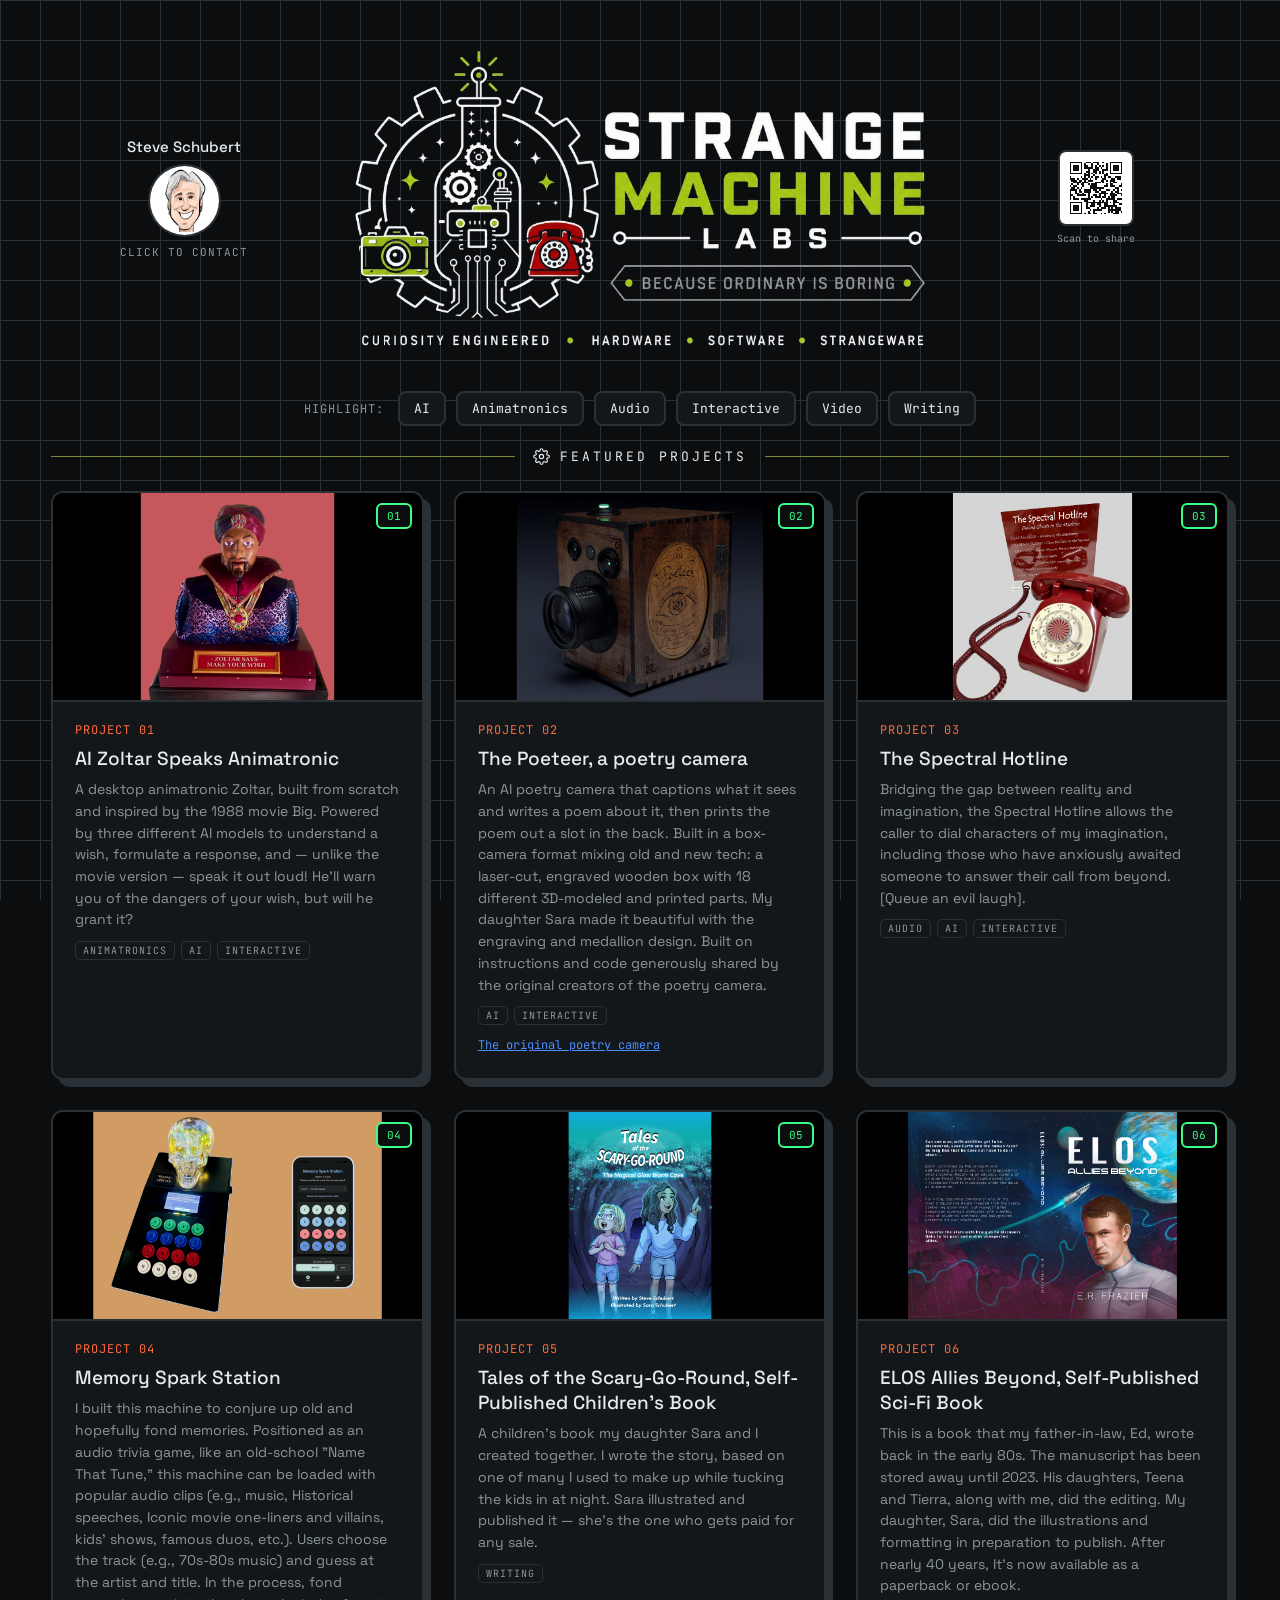
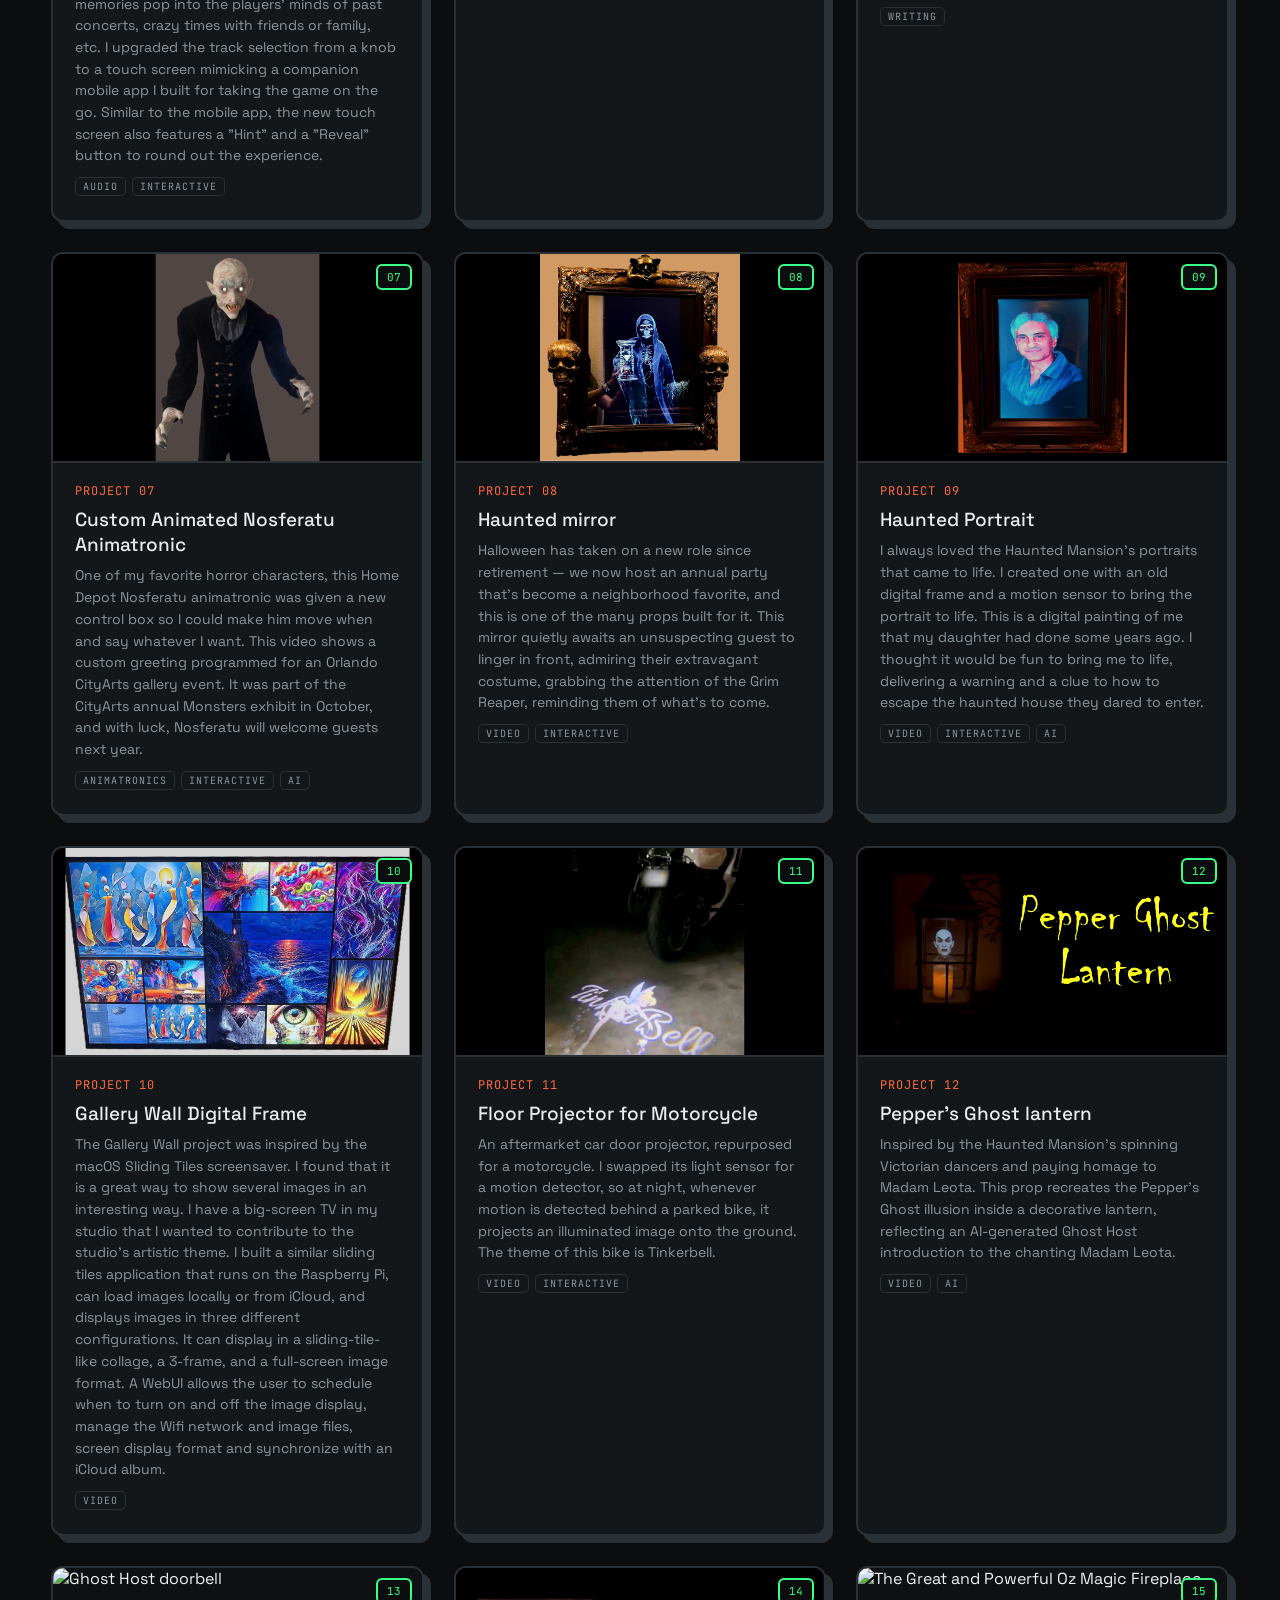
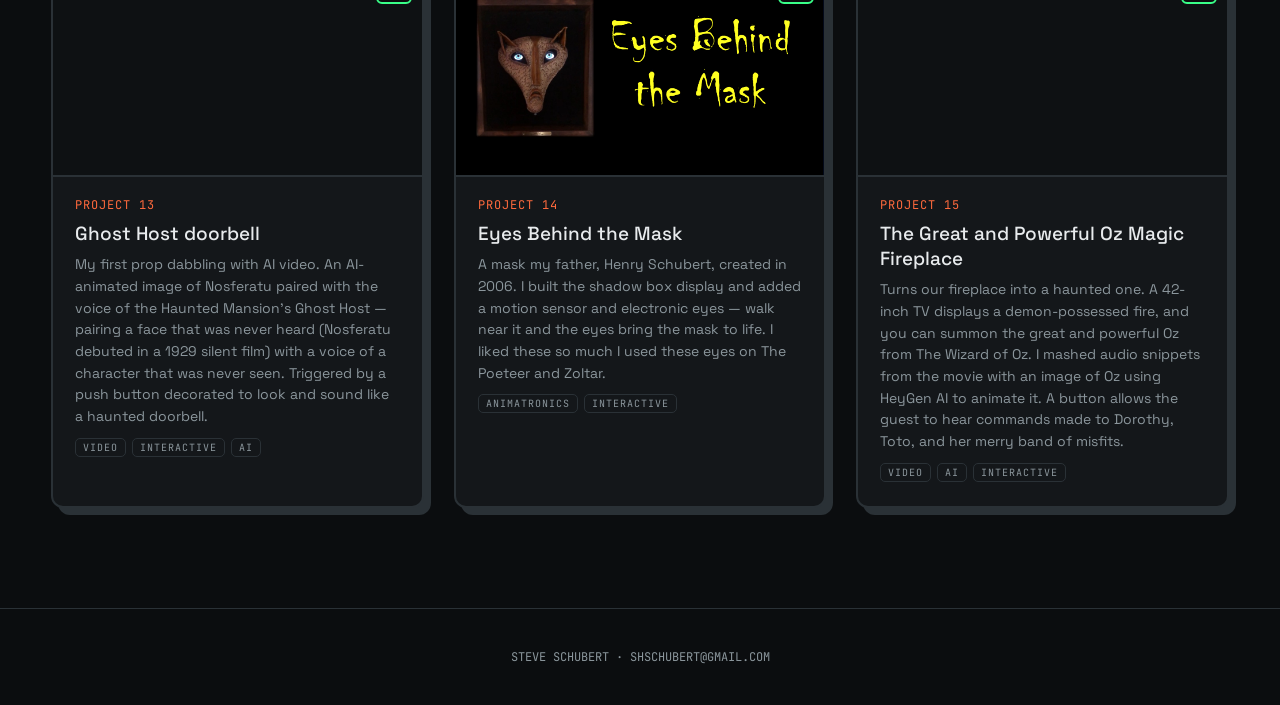
==== index.html @ 35ea4238 "Add resize to the business card drag tool Steve: 'It's not useful if I can't maximize the size and p" ====
<!DOCTYPE html>
<html lang="en">
<head>
<meta charset="UTF-8">
<meta name="viewport" content="width=device-width, initial-scale=1.0">
<title>Strange Machine Labs</title>
<meta name="description" content="Strange Machine Labs — bringing a little magic through technology, one bad idea at a time.">
<link href="https://fonts.googleapis.com/css2?family=Space+Grotesk:wght@400;500;700&family=JetBrains+Mono:wght@400;500&display=swap" rel="stylesheet">
<style>
  :root{
    --bg:#0b0d0f;
    --panel:#14171a;
    --line:#2a3136;
    --text:#e8ebed;
    --muted:#8b969c;
    --accent:#39ff88;
    --accent2:#ff6a3d;
    --accent3:#4d8dff;
    --content-max:1600px;
    --content-pad:clamp(24px, 4vw, 64px);
  }
  *{box-sizing:border-box;margin:0;padding:0;}
  html{scroll-behavior:smooth;}
  body{
    background:var(--bg);
    color:var(--text);
    font-family:'Space Grotesk',sans-serif;
    background-image:
      linear-gradient(var(--line) 1px, transparent 1px),
      linear-gradient(90deg, var(--line) 1px, transparent 1px);
    background-size:40px 40px;
    background-attachment:fixed;
  }
  a{color:inherit;}
  header{
    padding:80px var(--content-pad) 60px;
    max-width:var(--content-max);
    margin:0 auto;
  }
  .tag{
    font-family:'JetBrains Mono',monospace;
    color:var(--accent);
    font-size:13px;
    letter-spacing:2px;
    text-transform:uppercase;
    display:inline-block;
    border:2px solid var(--accent);
    padding:4px 12px;
    border-radius:6px;
    margin-bottom:24px;
    box-shadow:4px 4px 0 var(--accent);
  }
  h1{
    font-size:clamp(36px,6vw,64px);
    font-weight:700;
    line-height:1.05;
    margin-bottom:20px;
  }
  h1 span{color:var(--accent);}
  .sub{
    color:var(--muted);
    font-size:18px;
    max-width:650px;
    line-height:1.6;
  }
  .hero-logo-img{
    display:block;
    width:min(70vw, 380px);
    height:auto;
    margin:0 auto;
  }
  @media (min-width:700px){
    .hero-logo-img{
      width:clamp(340px, 46vw, 760px);
      margin:0;
    }
  }
  main{
    max-width:var(--content-max);
    margin:0 auto;
    padding:0 var(--content-pad) 100px;
  }
  .grid{
    display:grid;
    grid-template-columns:repeat(auto-fit,minmax(280px,1fr));
    gap:30px;
  }
  .card{
    background:var(--panel);
    border:2px solid var(--line);
    border-radius:12px;
    overflow:hidden;
    box-shadow:7px 7px 0 var(--line);
    transition:transform .18s ease, box-shadow .18s ease, border-color .18s ease;
    cursor:pointer;
    display:block;
    text-decoration:none;
  }
  .card:nth-child(3n+1):hover{ border-color:var(--accent); box-shadow:9px 9px 0 var(--accent); }
  .card:nth-child(3n+2):hover{ border-color:var(--accent2); box-shadow:9px 9px 0 var(--accent2); }
  .card:nth-child(3n+3):hover{ border-color:var(--accent3); box-shadow:9px 9px 0 var(--accent3); }
  .card:hover{
    transform:translate(-4px,-4px);
  }
  .thumb-wrap{
    position:relative;
    border-bottom:2px solid var(--line);
    background:#0e1113;
  }
  .thumb{
    width:100%;
    aspect-ratio:16/9;
    object-fit:cover;
    display:block;
    filter:saturate(0.85) contrast(1.05);
  }
  .no-video{
    width:100%;
    aspect-ratio:16/9;
    display:flex;
    flex-direction:column;
    align-items:center;
    justify-content:center;
    gap:10px;
    color:var(--muted);
    background:
      linear-gradient(var(--line) 1px, transparent 1px),
      linear-gradient(90deg, var(--line) 1px, transparent 1px);
    background-size:20px 20px;
  }
  .no-video svg{width:28px;height:28px;stroke:var(--muted);}
  .no-video span{
    font-family:'JetBrains Mono',monospace;
    font-size:12px;
    letter-spacing:2px;
    text-transform:uppercase;
  }
  .modal-backdrop{
    display:none;
    position:fixed;
    inset:0;
    background:rgba(0,0,0,0.85);
    z-index:100;
    align-items:center;
    justify-content:center;
    padding:70px 5vw 5vw;
  }
  .modal-backdrop.open{display:flex;}
  .modal-box{
    position:relative;
    width:100%;
    max-width:960px;
  }
  .modal-video-wrap{
    position:relative;
    width:100%;
    aspect-ratio:16/9;
    background:#000;
    border:2px solid var(--line);
    border-radius:12px;
    overflow:hidden;
    box-shadow:7px 7px 0 var(--accent);
  }
  .coming-soon{
    display:none;
    position:absolute;
    inset:0;
    flex-direction:column;
    align-items:center;
    justify-content:center;
    gap:10px;
    text-align:center;
    padding:20px;
    background:
      linear-gradient(var(--line) 1px, transparent 1px),
      linear-gradient(90deg, var(--line) 1px, transparent 1px);
    background-size:24px 24px;
  }
  .coming-soon svg{width:40px;height:40px;stroke:var(--accent);}
  .coming-soon .cs-title{
    font-size:20px;
    font-weight:500;
    max-width:480px;
  }
  .coming-soon .cs-label{
    font-family:'JetBrains Mono',monospace;
    font-size:13px;
    letter-spacing:2px;
    text-transform:uppercase;
    color:var(--accent);
  }
  .modal-video-wrap iframe{
    position:absolute;
    inset:0;
    width:100%;
    height:100%;
    border:0;
  }
  .modal-close{
    position:absolute;
    top:-48px;
    right:0;
    background:var(--panel);
    border:2px solid var(--line);
    color:var(--text);
    font-family:'JetBrains Mono',monospace;
    font-size:20px;
    width:38px;
    height:38px;
    border-radius:8px;
    cursor:pointer;
    line-height:1;
  }
  .modal-close:hover{border-color:var(--accent);color:var(--accent);}
  .stamp{
    position:absolute;
    top:10px;
    right:10px;
    background:#0b0d0f;
    color:var(--accent);
    font-family:'JetBrains Mono',monospace;
    font-size:11px;
    padding:4px 9px;
    border-radius:6px;
    border:2px solid var(--accent);
  }
  .card-body{padding:20px 22px 24px;}
  .card-body .num{
    font-family:'JetBrains Mono',monospace;
    font-size:12px;
    color:var(--accent2);
    letter-spacing:1px;
  }
  .card-body h3{
    font-size:19px;
    font-weight:500;
    margin:8px 0 8px;
  }
  .card-body p{
    color:var(--muted);
    font-size:14px;
    line-height:1.55;
  }
  .card-body .extra-link{
    display:inline-block;
    margin-top:12px;
    font-family:'JetBrains Mono',monospace;
    font-size:12px;
    color:var(--accent3);
    text-decoration:underline;
  }
  .card-tags{
    display:flex;
    flex-wrap:wrap;
    gap:6px;
    margin-top:10px;
  }
  .card-tag{
    font-family:'JetBrains Mono',monospace;
    font-size:10px;
    letter-spacing:1px;
    text-transform:uppercase;
    color:var(--muted);
    border:1px solid var(--line);
    border-radius:5px;
    padding:2px 7px;
  }
  .category-nav{
    max-width:var(--content-max);
    margin:0 auto;
    padding:28px var(--content-pad) 12px;
    display:flex;
    flex-wrap:wrap;
    align-items:center;
    justify-content:center;
    gap:10px;
  }
  .category-nav-label{
    font-family:'JetBrains Mono',monospace;
    font-size:12px;
    letter-spacing:1px;
    text-transform:uppercase;
    color:var(--muted);
    margin-right:4px;
  }
  .category-pill{
    font-family:'JetBrains Mono',monospace;
    font-size:13px;
    color:var(--text);
    background:var(--panel);
    border:2px solid var(--line);
    border-radius:8px;
    padding:7px 14px;
    cursor:pointer;
  }
  .category-pill:hover{border-color:var(--accent);color:var(--accent);}
  .category-pill.active{
    border-color:var(--accent);
    color:var(--accent);
    background:rgba(57,255,136,0.1);
  }
  .clear-pill{
    font-family:'JetBrains Mono',monospace;
    font-size:13px;
    color:var(--muted);
    background:transparent;
    border:2px dashed var(--line);
    border-radius:8px;
    padding:7px 14px;
    cursor:pointer;
    display:none;
  }
  .clear-pill:hover{border-color:var(--accent2);color:var(--accent2);}
  .section-divider{
    max-width:var(--content-max);
    margin:0 auto;
    padding:10px var(--content-pad) 26px;
    display:flex;
    align-items:center;
    gap:18px;
  }
  .section-divider-line{
    flex:1;
    height:1px;
    background:#7c8a3c;
  }
  .section-divider-label{
    display:flex;
    align-items:center;
    gap:10px;
    font-family:'JetBrains Mono',monospace;
    font-size:13px;
    letter-spacing:3px;
    text-transform:uppercase;
    color:var(--text);
    white-space:nowrap;
  }
  .section-divider-label svg{
    width:17px;
    height:17px;
    flex-shrink:0;
  }
  .card{ transition:transform .18s ease, box-shadow .25s ease, border-color .25s ease, opacity .25s ease; }
  .card.tag-match{
    border-color:var(--accent) !important;
    box-shadow:7px 7px 0 var(--accent) !important;
  }
  .card.tag-dim{ opacity:0.3; }
  @keyframes card-pulse{
    0%, 100%{ box-shadow:7px 7px 0 var(--accent); }
    50%{ box-shadow:12px 12px 0 var(--accent); }
  }
  .card.tag-match-pulse{ animation:card-pulse 0.5s ease-in-out 2; }
  .empty{
    color:var(--muted);
    font-family:'JetBrains Mono',monospace;
    font-size:14px;
  }
  footer{
    text-align:center;
    padding:40px;
    color:var(--muted);
    font-family:'JetBrains Mono',monospace;
    font-size:12px;
    border-top:1px solid var(--line);
  }
  .top-bar{
    max-width:var(--content-max);
    margin:0 auto;
    padding:40px var(--content-pad) 8px;
    display:flex;
    flex-direction:column;
    align-items:center;
    gap:28px;
  }
  @media (min-width:700px){
    .top-bar{
      display:grid;
      grid-template-columns:1fr auto 1fr;
      align-items:center;
      gap:28px;
    }
  }
  .profile-col{
    display:flex;
    flex-direction:column;
    align-items:center;
    gap:8px;
    justify-self:center;
    cursor:pointer;
  }
  .profile-photo{
    width:73px;
    height:73px;
    border-radius:50%;
    object-fit:cover;
    border:2px solid var(--line);
    background:var(--panel);
    flex-shrink:0;
    transition:border-color .18s ease;
  }
  .profile-col:hover .profile-photo{border-color:var(--accent);}
  .profile-name{font-size:15px;font-weight:500;}
  .profile-cta{
    font-family:'JetBrains Mono',monospace;
    font-size:11px;
    letter-spacing:1px;
    text-transform:uppercase;
    color:var(--muted);
  }
  .profile-col:hover .profile-cta{color:var(--accent);}
  .contact-icon{
    display:flex;
    flex-direction:column;
    align-items:center;
    gap:4px;
    text-decoration:none;
    color:var(--text);
  }
  .contact-icon-circle{
    width:38px;
    height:38px;
    border-radius:50%;
    border:2px solid var(--line);
    display:flex;
    align-items:center;
    justify-content:center;
    background:var(--panel);
    flex-shrink:0;
  }
  .contact-icon-circle svg{width:18px;height:18px;}
  .contact-icon:hover .contact-icon-circle{border-color:var(--accent);color:var(--accent);}
  .contact-icon-label{
    font-family:'JetBrains Mono',monospace;
    font-size:11px;
    color:var(--muted);
    white-space:nowrap;
  }
  .contact-icon:hover .contact-icon-label{color:var(--accent);}
  .social-placeholder{
    width:38px;
    height:38px;
    border-radius:50%;
    border:2px dashed var(--line);
  }
  .qr-share{
    display:flex;
    flex-direction:column;
    align-items:center;
    gap:6px;
    flex-shrink:0;
    text-decoration:none;
    justify-self:center;
  }
  .qr-code{
    width:76px;
    height:76px;
    background:#fff;
    border-radius:8px;
    padding:6px;
    border:2px solid var(--line);
    box-sizing:border-box;
  }
  .qr-code svg{width:100%;height:100%;display:block;}
  .qr-share:hover .qr-code{border-color:var(--accent);}
  .qr-label{
    font-family:'JetBrains Mono',monospace;
    font-size:10px;
    color:var(--muted);
    text-align:center;
    line-height:1.3;
    max-width:90px;
  }
  .qr-share:hover .qr-label{color:var(--accent);}
  .card-modal-box{
    max-width:660px;
  }
  .biz-card{
    width:620px;
    max-width:100%;
    aspect-ratio:1.75/1;
    background:var(--panel);
    border:2px solid var(--line);
    border-radius:14px;
    box-shadow:7px 7px 0 var(--accent2);
    padding:3.548cqw 7.097cqw 3.548cqw 3.871cqw;
    box-sizing:border-box;
    display:flex;
    flex-direction:column;
    justify-content:space-between;
    gap:0.645cqw;
    color:var(--text);
    container-type:inline-size;
  }
  .biz-card-top{
    display:flex;
    align-items:center;
    gap:2.581cqw;
    flex:0 0 auto;
  }
  .biz-card-name{
    font-size:4.194cqw;
    font-weight:700;
    line-height:1.2;
    flex-shrink:0;
    margin-left:2.097cqw;
    transform:translate(calc(var(--dx,0) * 1cqw), calc(var(--dy,0) * 1cqw)) scale(var(--scale,1));
  }
  .biz-card-photo{
    width:17.742cqw;
    height:17.742cqw;
    border-radius:50%;
    object-fit:cover;
    border:2px solid var(--line);
    background:var(--bg);
    flex-shrink:0;
    transform:translate(calc(var(--dx,0) * 1cqw), calc(var(--dy,0) * 1cqw)) scale(var(--scale,1));
  }
  .biz-card-contact{
    display:flex;
    flex-direction:column;
    gap:1.129cqw;
    margin-left:auto;
    transform:translate(calc(var(--dx,0) * 1cqw), calc(var(--dy,0) * 1cqw)) scale(var(--scale,1));
  }
  .biz-card-row{
    display:flex;
    align-items:center;
    gap:1.452cqw;
    font-family:'JetBrains Mono',monospace;
    font-size:3.065cqw;
    color:var(--text);
    overflow:hidden;
    text-decoration:none;
  }
  .biz-card-row:hover{color:var(--accent);}
  .biz-card-row span{
    overflow-wrap:anywhere;
  }
  .biz-card-row svg{
    width:3.387cqw;
    height:3.387cqw;
    flex-shrink:0;
    color:var(--accent);
  }
  .biz-card-bottom{
    display:flex;
    align-items:flex-start;
    gap:2.903cqw;
    flex:0 0 auto;
  }
  .biz-card-logo{
    height:30.968cqw;
    width:auto;
    display:block;
    transform:translate(calc(var(--dx,0) * 1cqw), calc(var(--dy,0) * 1cqw)) scale(var(--scale,1));
  }
  .biz-card-qr{
    width:17.097cqw;
    height:17.097cqw;
    background:#fff;
    border-radius:8px;
    padding:0.806cqw;
    box-sizing:border-box;
    flex-shrink:0;
    margin-top:9.355cqw;
    margin-left:auto;
    transform:translate(calc(var(--dx,0) * 1cqw), calc(var(--dy,0) * 1cqw)) scale(var(--scale,1));
  }
  .biz-card-qr svg{width:100%;height:100%;display:block;}
  @media screen and (max-width:480px){
    .biz-card{
      padding:14px 26px 14px 14px;
      gap:5px;
    }
    .biz-card-top{gap:9px;}
    .biz-card-photo{width:64px;height:64px;}
    .biz-card-name{font-size:15px;line-height:1.15;margin-left:8px;}
    .biz-card-contact{gap:4px;}
    .biz-card-row{font-size:11px;gap:5px;}
    .biz-card-row svg{width:12px;height:12px;}
    .biz-card-bottom{gap:10px;}
    .biz-card-logo{height:110px;}
    .biz-card-qr{width:62px;height:62px;padding:3px;margin-top:35px;margin-left:auto;}
  }
</style>
</head>
<body>
<div class="top-bar">
  <div class="profile-col" id="profile-col"></div>
  <img class="hero-logo-img" id="hero-logo-img" src="images/logo-strange-machine.png" alt="Strange Machine Labs — because ordinary is boring">
  <div class="qr-share" title="Scan to visit strangemachinelabs.com">
    <div class="qr-code"><svg viewBox="0 0 33 33" xmlns="http://www.w3.org/2000/svg" shape-rendering="crispEdges"><rect width="33" height="33" fill="#fff"/><g fill="#0b0d0f"><rect x="2" y="2" width="1" height="1"/><rect x="3" y="2" width="1" height="1"/><rect x="4" y="2" width="1" height="1"/><rect x="5" y="2" width="1" height="1"/><rect x="6" y="2" width="1" height="1"/><rect x="7" y="2" width="1" height="1"/><rect x="8" y="2" width="1" height="1"/><rect x="11" y="2" width="1" height="1"/><rect x="12" y="2" width="1" height="1"/><rect x="13" y="2" width="1" height="1"/><rect x="15" y="2" width="1" height="1"/><rect x="16" y="2" width="1" height="1"/><rect x="17" y="2" width="1" height="1"/><rect x="20" y="2" width="1" height="1"/><rect x="24" y="2" width="1" height="1"/><rect x="25" y="2" width="1" height="1"/><rect x="26" y="2" width="1" height="1"/><rect x="27" y="2" width="1" height="1"/><rect x="28" y="2" width="1" height="1"/><rect x="29" y="2" width="1" height="1"/><rect x="30" y="2" width="1" height="1"/><rect x="2" y="3" width="1" height="1"/><rect x="8" y="3" width="1" height="1"/><rect x="10" y="3" width="1" height="1"/><rect x="14" y="3" width="1" height="1"/><rect x="17" y="3" width="1" height="1"/><rect x="22" y="3" width="1" height="1"/><rect x="24" y="3" width="1" height="1"/><rect x="30" y="3" width="1" height="1"/><rect x="2" y="4" width="1" height="1"/><rect x="4" y="4" width="1" height="1"/><rect x="5" y="4" width="1" height="1"/><rect x="6" y="4" width="1" height="1"/><rect x="8" y="4" width="1" height="1"/><rect x="10" y="4" width="1" height="1"/><rect x="11" y="4" width="1" height="1"/><rect x="14" y="4" width="1" height="1"/><rect x="16" y="4" width="1" height="1"/><rect x="18" y="4" width="1" height="1"/><rect x="20" y="4" width="1" height="1"/><rect x="22" y="4" width="1" height="1"/><rect x="24" y="4" width="1" height="1"/><rect x="26" y="4" width="1" height="1"/><rect x="27" y="4" width="1" height="1"/><rect x="28" y="4" width="1" height="1"/><rect x="30" y="4" width="1" height="1"/><rect x="2" y="5" width="1" height="1"/><rect x="4" y="5" width="1" height="1"/><rect x="5" y="5" width="1" height="1"/><rect x="6" y="5" width="1" height="1"/><rect x="8" y="5" width="1" height="1"/><rect x="10" y="5" width="1" height="1"/><rect x="11" y="5" width="1" height="1"/><rect x="12" y="5" width="1" height="1"/><rect x="13" y="5" width="1" height="1"/><rect x="14" y="5" width="1" height="1"/><rect x="16" y="5" width="1" height="1"/><rect x="17" y="5" width="1" height="1"/><rect x="19" y="5" width="1" height="1"/><rect x="22" y="5" width="1" height="1"/><rect x="24" y="5" width="1" height="1"/><rect x="26" y="5" width="1" height="1"/><rect x="27" y="5" width="1" height="1"/><rect x="28" y="5" width="1" height="1"/><rect x="30" y="5" width="1" height="1"/><rect x="2" y="6" width="1" height="1"/><rect x="4" y="6" width="1" height="1"/><rect x="5" y="6" width="1" height="1"/><rect x="6" y="6" width="1" height="1"/><rect x="8" y="6" width="1" height="1"/><rect x="12" y="6" width="1" height="1"/><rect x="15" y="6" width="1" height="1"/><rect x="16" y="6" width="1" height="1"/><rect x="17" y="6" width="1" height="1"/><rect x="20" y="6" width="1" height="1"/><rect x="21" y="6" width="1" height="1"/><rect x="22" y="6" width="1" height="1"/><rect x="24" y="6" width="1" height="1"/><rect x="26" y="6" width="1" height="1"/><rect x="27" y="6" width="1" height="1"/><rect x="28" y="6" width="1" height="1"/><rect x="30" y="6" width="1" height="1"/><rect x="2" y="7" width="1" height="1"/><rect x="8" y="7" width="1" height="1"/><rect x="11" y="7" width="1" height="1"/><rect x="12" y="7" width="1" height="1"/><rect x="15" y="7" width="1" height="1"/><rect x="16" y="7" width="1" height="1"/><rect x="18" y="7" width="1" height="1"/><rect x="20" y="7" width="1" height="1"/><rect x="24" y="7" width="1" height="1"/><rect x="30" y="7" width="1" height="1"/><rect x="2" y="8" width="1" height="1"/><rect x="3" y="8" width="1" height="1"/><rect x="4" y="8" width="1" height="1"/><rect x="5" y="8" width="1" height="1"/><rect x="6" y="8" width="1" height="1"/><rect x="7" y="8" width="1" height="1"/><rect x="8" y="8" width="1" height="1"/><rect x="10" y="8" width="1" height="1"/><rect x="12" y="8" width="1" height="1"/><rect x="14" y="8" width="1" height="1"/><rect x="16" y="8" width="1" height="1"/><rect x="18" y="8" width="1" height="1"/><rect x="20" y="8" width="1" height="1"/><rect x="22" y="8" width="1" height="1"/><rect x="24" y="8" width="1" height="1"/><rect x="25" y="8" width="1" height="1"/><rect x="26" y="8" width="1" height="1"/><rect x="27" y="8" width="1" height="1"/><rect x="28" y="8" width="1" height="1"/><rect x="29" y="8" width="1" height="1"/><rect x="30" y="8" width="1" height="1"/><rect x="10" y="9" width="1" height="1"/><rect x="11" y="9" width="1" height="1"/><rect x="12" y="9" width="1" height="1"/><rect x="15" y="9" width="1" height="1"/><rect x="21" y="9" width="1" height="1"/><rect x="22" y="9" width="1" height="1"/><rect x="2" y="10" width="1" height="1"/><rect x="8" y="10" width="1" height="1"/><rect x="10" y="10" width="1" height="1"/><rect x="12" y="10" width="1" height="1"/><rect x="14" y="10" width="1" height="1"/><rect x="16" y="10" width="1" height="1"/><rect x="17" y="10" width="1" height="1"/><rect x="19" y="10" width="1" height="1"/><rect x="21" y="10" width="1" height="1"/><rect x="23" y="10" width="1" height="1"/><rect x="24" y="10" width="1" height="1"/><rect x="27" y="10" width="1" height="1"/><rect x="28" y="10" width="1" height="1"/><rect x="29" y="10" width="1" height="1"/><rect x="2" y="11" width="1" height="1"/><rect x="3" y="11" width="1" height="1"/><rect x="4" y="11" width="1" height="1"/><rect x="6" y="11" width="1" height="1"/><rect x="9" y="11" width="1" height="1"/><rect x="10" y="11" width="1" height="1"/><rect x="11" y="11" width="1" height="1"/><rect x="13" y="11" width="1" height="1"/><rect x="16" y="11" width="1" height="1"/><rect x="20" y="11" width="1" height="1"/><rect x="21" y="11" width="1" height="1"/><rect x="25" y="11" width="1" height="1"/><rect x="26" y="11" width="1" height="1"/><rect x="28" y="11" width="1" height="1"/><rect x="29" y="11" width="1" height="1"/><rect x="3" y="12" width="1" height="1"/><rect x="4" y="12" width="1" height="1"/><rect x="5" y="12" width="1" height="1"/><rect x="7" y="12" width="1" height="1"/><rect x="8" y="12" width="1" height="1"/><rect x="10" y="12" width="1" height="1"/><rect x="12" y="12" width="1" height="1"/><rect x="13" y="12" width="1" height="1"/><rect x="14" y="12" width="1" height="1"/><rect x="19" y="12" width="1" height="1"/><rect x="20" y="12" width="1" height="1"/><rect x="22" y="12" width="1" height="1"/><rect x="24" y="12" width="1" height="1"/><rect x="25" y="12" width="1" height="1"/><rect x="26" y="12" width="1" height="1"/><rect x="4" y="13" width="1" height="1"/><rect x="5" y="13" width="1" height="1"/><rect x="6" y="13" width="1" height="1"/><rect x="7" y="13" width="1" height="1"/><rect x="9" y="13" width="1" height="1"/><rect x="10" y="13" width="1" height="1"/><rect x="11" y="13" width="1" height="1"/><rect x="16" y="13" width="1" height="1"/><rect x="17" y="13" width="1" height="1"/><rect x="18" y="13" width="1" height="1"/><rect x="20" y="13" width="1" height="1"/><rect x="24" y="13" width="1" height="1"/><rect x="26" y="13" width="1" height="1"/><rect x="27" y="13" width="1" height="1"/><rect x="3" y="14" width="1" height="1"/><rect x="6" y="14" width="1" height="1"/><rect x="8" y="14" width="1" height="1"/><rect x="9" y="14" width="1" height="1"/><rect x="12" y="14" width="1" height="1"/><rect x="14" y="14" width="1" height="1"/><rect x="15" y="14" width="1" height="1"/><rect x="16" y="14" width="1" height="1"/><rect x="22" y="14" width="1" height="1"/><rect x="24" y="14" width="1" height="1"/><rect x="25" y="14" width="1" height="1"/><rect x="30" y="14" width="1" height="1"/><rect x="2" y="15" width="1" height="1"/><rect x="4" y="15" width="1" height="1"/><rect x="5" y="15" width="1" height="1"/><rect x="9" y="15" width="1" height="1"/><rect x="13" y="15" width="1" height="1"/><rect x="14" y="15" width="1" height="1"/><rect x="15" y="15" width="1" height="1"/><rect x="16" y="15" width="1" height="1"/><rect x="21" y="15" width="1" height="1"/><rect x="22" y="15" width="1" height="1"/><rect x="24" y="15" width="1" height="1"/><rect x="25" y="15" width="1" height="1"/><rect x="26" y="15" width="1" height="1"/><rect x="29" y="15" width="1" height="1"/><rect x="30" y="15" width="1" height="1"/><rect x="3" y="16" width="1" height="1"/><rect x="4" y="16" width="1" height="1"/><rect x="6" y="16" width="1" height="1"/><rect x="8" y="16" width="1" height="1"/><rect x="13" y="16" width="1" height="1"/><rect x="14" y="16" width="1" height="1"/><rect x="15" y="16" width="1" height="1"/><rect x="16" y="16" width="1" height="1"/><rect x="17" y="16" width="1" height="1"/><rect x="18" y="16" width="1" height="1"/><rect x="19" y="16" width="1" height="1"/><rect x="20" y="16" width="1" height="1"/><rect x="27" y="16" width="1" height="1"/><rect x="28" y="16" width="1" height="1"/><rect x="2" y="17" width="1" height="1"/><rect x="3" y="17" width="1" height="1"/><rect x="4" y="17" width="1" height="1"/><rect x="5" y="17" width="1" height="1"/><rect x="7" y="17" width="1" height="1"/><rect x="10" y="17" width="1" height="1"/><rect x="11" y="17" width="1" height="1"/><rect x="12" y="17" width="1" height="1"/><rect x="13" y="17" width="1" height="1"/><rect x="15" y="17" width="1" height="1"/><rect x="16" y="17" width="1" height="1"/><rect x="18" y="17" width="1" height="1"/><rect x="22" y="17" width="1" height="1"/><rect x="23" y="17" width="1" height="1"/><rect x="26" y="17" width="1" height="1"/><rect x="28" y="17" width="1" height="1"/><rect x="30" y="17" width="1" height="1"/><rect x="2" y="18" width="1" height="1"/><rect x="5" y="18" width="1" height="1"/><rect x="7" y="18" width="1" height="1"/><rect x="8" y="18" width="1" height="1"/><rect x="10" y="18" width="1" height="1"/><rect x="11" y="18" width="1" height="1"/><rect x="12" y="18" width="1" height="1"/><rect x="13" y="18" width="1" height="1"/><rect x="16" y="18" width="1" height="1"/><rect x="17" y="18" width="1" height="1"/><rect x="19" y="18" width="1" height="1"/><rect x="20" y="18" width="1" height="1"/><rect x="21" y="18" width="1" height="1"/><rect x="25" y="18" width="1" height="1"/><rect x="27" y="18" width="1" height="1"/><rect x="28" y="18" width="1" height="1"/><rect x="2" y="19" width="1" height="1"/><rect x="5" y="19" width="1" height="1"/><rect x="6" y="19" width="1" height="1"/><rect x="9" y="19" width="1" height="1"/><rect x="12" y="19" width="1" height="1"/><rect x="18" y="19" width="1" height="1"/><rect x="19" y="19" width="1" height="1"/><rect x="20" y="19" width="1" height="1"/><rect x="21" y="19" width="1" height="1"/><rect x="22" y="19" width="1" height="1"/><rect x="24" y="19" width="1" height="1"/><rect x="25" y="19" width="1" height="1"/><rect x="26" y="19" width="1" height="1"/><rect x="28" y="19" width="1" height="1"/><rect x="29" y="19" width="1" height="1"/><rect x="30" y="19" width="1" height="1"/><rect x="2" y="20" width="1" height="1"/><rect x="3" y="20" width="1" height="1"/><rect x="6" y="20" width="1" height="1"/><rect x="7" y="20" width="1" height="1"/><rect x="8" y="20" width="1" height="1"/><rect x="9" y="20" width="1" height="1"/><rect x="10" y="20" width="1" height="1"/><rect x="12" y="20" width="1" height="1"/><rect x="15" y="20" width="1" height="1"/><rect x="16" y="20" width="1" height="1"/><rect x="18" y="20" width="1" height="1"/><rect x="21" y="20" width="1" height="1"/><rect x="24" y="20" width="1" height="1"/><rect x="25" y="20" width="1" height="1"/><rect x="26" y="20" width="1" height="1"/><rect x="27" y="20" width="1" height="1"/><rect x="30" y="20" width="1" height="1"/><rect x="2" y="21" width="1" height="1"/><rect x="4" y="21" width="1" height="1"/><rect x="12" y="21" width="1" height="1"/><rect x="14" y="21" width="1" height="1"/><rect x="16" y="21" width="1" height="1"/><rect x="17" y="21" width="1" height="1"/><rect x="18" y="21" width="1" height="1"/><rect x="20" y="21" width="1" height="1"/><rect x="21" y="21" width="1" height="1"/><rect x="23" y="21" width="1" height="1"/><rect x="25" y="21" width="1" height="1"/><rect x="26" y="21" width="1" height="1"/><rect x="2" y="22" width="1" height="1"/><rect x="4" y="22" width="1" height="1"/><rect x="5" y="22" width="1" height="1"/><rect x="6" y="22" width="1" height="1"/><rect x="8" y="22" width="1" height="1"/><rect x="9" y="22" width="1" height="1"/><rect x="10" y="22" width="1" height="1"/><rect x="11" y="22" width="1" height="1"/><rect x="12" y="22" width="1" height="1"/><rect x="13" y="22" width="1" height="1"/><rect x="19" y="22" width="1" height="1"/><rect x="22" y="22" width="1" height="1"/><rect x="23" y="22" width="1" height="1"/><rect x="24" y="22" width="1" height="1"/><rect x="25" y="22" width="1" height="1"/><rect x="26" y="22" width="1" height="1"/><rect x="28" y="22" width="1" height="1"/><rect x="29" y="22" width="1" height="1"/><rect x="30" y="22" width="1" height="1"/><rect x="10" y="23" width="1" height="1"/><rect x="11" y="23" width="1" height="1"/><rect x="15" y="23" width="1" height="1"/><rect x="18" y="23" width="1" height="1"/><rect x="20" y="23" width="1" height="1"/><rect x="22" y="23" width="1" height="1"/><rect x="26" y="23" width="1" height="1"/><rect x="27" y="23" width="1" height="1"/><rect x="2" y="24" width="1" height="1"/><rect x="3" y="24" width="1" height="1"/><rect x="4" y="24" width="1" height="1"/><rect x="5" y="24" width="1" height="1"/><rect x="6" y="24" width="1" height="1"/><rect x="7" y="24" width="1" height="1"/><rect x="8" y="24" width="1" height="1"/><rect x="11" y="24" width="1" height="1"/><rect x="12" y="24" width="1" height="1"/><rect x="13" y="24" width="1" height="1"/><rect x="14" y="24" width="1" height="1"/><rect x="15" y="24" width="1" height="1"/><rect x="16" y="24" width="1" height="1"/><rect x="17" y="24" width="1" height="1"/><rect x="18" y="24" width="1" height="1"/><rect x="19" y="24" width="1" height="1"/><rect x="20" y="24" width="1" height="1"/><rect x="21" y="24" width="1" height="1"/><rect x="22" y="24" width="1" height="1"/><rect x="24" y="24" width="1" height="1"/><rect x="26" y="24" width="1" height="1"/><rect x="27" y="24" width="1" height="1"/><rect x="28" y="24" width="1" height="1"/><rect x="2" y="25" width="1" height="1"/><rect x="8" y="25" width="1" height="1"/><rect x="11" y="25" width="1" height="1"/><rect x="14" y="25" width="1" height="1"/><rect x="15" y="25" width="1" height="1"/><rect x="17" y="25" width="1" height="1"/><rect x="18" y="25" width="1" height="1"/><rect x="21" y="25" width="1" height="1"/><rect x="22" y="25" width="1" height="1"/><rect x="26" y="25" width="1" height="1"/><rect x="29" y="25" width="1" height="1"/><rect x="30" y="25" width="1" height="1"/><rect x="2" y="26" width="1" height="1"/><rect x="4" y="26" width="1" height="1"/><rect x="5" y="26" width="1" height="1"/><rect x="6" y="26" width="1" height="1"/><rect x="8" y="26" width="1" height="1"/><rect x="11" y="26" width="1" height="1"/><rect x="13" y="26" width="1" height="1"/><rect x="14" y="26" width="1" height="1"/><rect x="15" y="26" width="1" height="1"/><rect x="18" y="26" width="1" height="1"/><rect x="21" y="26" width="1" height="1"/><rect x="22" y="26" width="1" height="1"/><rect x="23" y="26" width="1" height="1"/><rect x="24" y="26" width="1" height="1"/><rect x="25" y="26" width="1" height="1"/><rect x="26" y="26" width="1" height="1"/><rect x="27" y="26" width="1" height="1"/><rect x="2" y="27" width="1" height="1"/><rect x="4" y="27" width="1" height="1"/><rect x="5" y="27" width="1" height="1"/><rect x="6" y="27" width="1" height="1"/><rect x="8" y="27" width="1" height="1"/><rect x="11" y="27" width="1" height="1"/><rect x="12" y="27" width="1" height="1"/><rect x="17" y="27" width="1" height="1"/><rect x="19" y="27" width="1" height="1"/><rect x="20" y="27" width="1" height="1"/><rect x="21" y="27" width="1" height="1"/><rect x="23" y="27" width="1" height="1"/><rect x="25" y="27" width="1" height="1"/><rect x="27" y="27" width="1" height="1"/><rect x="28" y="27" width="1" height="1"/><rect x="29" y="27" width="1" height="1"/><rect x="2" y="28" width="1" height="1"/><rect x="4" y="28" width="1" height="1"/><rect x="5" y="28" width="1" height="1"/><rect x="6" y="28" width="1" height="1"/><rect x="8" y="28" width="1" height="1"/><rect x="13" y="28" width="1" height="1"/><rect x="15" y="28" width="1" height="1"/><rect x="16" y="28" width="1" height="1"/><rect x="17" y="28" width="1" height="1"/><rect x="18" y="28" width="1" height="1"/><rect x="19" y="28" width="1" height="1"/><rect x="23" y="28" width="1" height="1"/><rect x="24" y="28" width="1" height="1"/><rect x="25" y="28" width="1" height="1"/><rect x="26" y="28" width="1" height="1"/><rect x="27" y="28" width="1" height="1"/><rect x="28" y="28" width="1" height="1"/><rect x="29" y="28" width="1" height="1"/><rect x="2" y="29" width="1" height="1"/><rect x="8" y="29" width="1" height="1"/><rect x="12" y="29" width="1" height="1"/><rect x="15" y="29" width="1" height="1"/><rect x="23" y="29" width="1" height="1"/><rect x="25" y="29" width="1" height="1"/><rect x="27" y="29" width="1" height="1"/><rect x="28" y="29" width="1" height="1"/><rect x="30" y="29" width="1" height="1"/><rect x="2" y="30" width="1" height="1"/><rect x="3" y="30" width="1" height="1"/><rect x="4" y="30" width="1" height="1"/><rect x="5" y="30" width="1" height="1"/><rect x="6" y="30" width="1" height="1"/><rect x="7" y="30" width="1" height="1"/><rect x="8" y="30" width="1" height="1"/><rect x="10" y="30" width="1" height="1"/><rect x="12" y="30" width="1" height="1"/><rect x="13" y="30" width="1" height="1"/><rect x="15" y="30" width="1" height="1"/><rect x="16" y="30" width="1" height="1"/><rect x="19" y="30" width="1" height="1"/><rect x="21" y="30" width="1" height="1"/><rect x="26" y="30" width="1" height="1"/><rect x="27" y="30" width="1" height="1"/><rect x="28" y="30" width="1" height="1"/></g></svg></div>
    <span class="qr-label">Scan to share</span>
  </div>
</div>
<nav class="category-nav" id="category-nav"></nav>
<div class="section-divider">
  <span class="section-divider-line"></span>
  <span class="section-divider-label"><svg viewBox="0 0 24 24" fill="none" stroke="currentColor" stroke-width="1.6" stroke-linecap="round" stroke-linejoin="round"><circle cx="12" cy="12" r="3"/><path d="M19.4 15a1.65 1.65 0 0 0 .33 1.82l.06.06a2 2 0 1 1-2.83 2.83l-.06-.06a1.65 1.65 0 0 0-1.82-.33 1.65 1.65 0 0 0-1 1.51V21a2 2 0 0 1-4 0v-.09A1.65 1.65 0 0 0 9 19.4a1.65 1.65 0 0 0-1.82.33l-.06.06a2 2 0 1 1-2.83-2.83l.06-.06a1.65 1.65 0 0 0 .33-1.82 1.65 1.65 0 0 0-1.51-1H3a2 2 0 0 1 0-4h.09A1.65 1.65 0 0 0 4.6 9a1.65 1.65 0 0 0-.33-1.82l-.06-.06a2 2 0 1 1 2.83-2.83l.06.06a1.65 1.65 0 0 0 1.82.33H9a1.65 1.65 0 0 0 1-1.51V3a2 2 0 0 1 4 0v.09a1.65 1.65 0 0 0 1 1.51 1.65 1.65 0 0 0 1.82-.33l.06-.06a2 2 0 1 1 2.83 2.83l-.06.06a1.65 1.65 0 0 0-.33 1.82V9a1.65 1.65 0 0 0 1.51 1H21a2 2 0 0 1 0 4h-.09a1.65 1.65 0 0 0-1.51 1z"/></svg>Featured Projects</span>
  <span class="section-divider-line"></span>
</div>
<main>
  <div class="grid" id="project-grid">
    <p class="empty">Loading projects…</p>
  </div>
</main>
<footer>STEVE SCHUBERT · SHSCHUBERT@GMAIL.COM</footer>

<div class="modal-backdrop" id="modal-backdrop">
  <div class="modal-box">
    <button class="modal-close" id="modal-close" aria-label="Close">&times;</button>
    <div class="modal-video-wrap">
      <iframe id="modal-iframe" src="" title="Project video" allow="accelerometer; autoplay; clipboard-write; encrypted-media; gyroscope; picture-in-picture" allowfullscreen></iframe>
      <div class="coming-soon" id="modal-coming-soon">
        <svg viewBox="0 0 24 24" fill="none" stroke-width="1.6" stroke-linecap="round" stroke-linejoin="round"><circle cx="12" cy="12" r="9"/><path d="M12 7v5l3.5 3.5"/></svg>
        <div class="cs-title" id="coming-soon-title"></div>
        <div class="cs-label">coming soon</div>
      </div>
    </div>
  </div>
</div>

<div class="modal-backdrop" id="card-modal-backdrop">
  <div class="modal-box card-modal-box">
    <button class="modal-close" id="card-modal-close" aria-label="Close">&times;</button>
    <div class="biz-card">
      <div class="biz-card-top">
        <div class="biz-card-name" id="card-name"></div>
        <img class="biz-card-photo" id="card-photo" src="" alt="">
        <div class="biz-card-contact" id="card-contact"></div>
      </div>
      <div class="biz-card-bottom">
        <img class="biz-card-logo" id="card-logo" src="images/logo-strange-machine-card.png" alt="Strange Machine Labs">
        <div class="biz-card-qr" id="card-qr"></div>
      </div>
    </div>
  </div>
</div>

<script>
  fetch('hero.json')
    .then(res => res.json())
    .then(hero => {
      if (hero.logoUrl) document.getElementById('hero-logo-img').src = hero.logoUrl;
    })
    .catch(() => {});

  fetch('profile.json')
    .then(res => res.json())
    .then(renderProfile)
    .catch(() => {});

  // Small {dx,dy} position nudges per element (% of card width), set via
  // the drag tool at admin/card-layout.html. Applied as CSS custom
  // properties the card's transform:translate() rules read -- see
  // admin/business-card.css. Missing file / fetch failure just means no
  // nudges (every element defaults to its normal position).
  fetch('card-layout.json')
    .then(res => res.ok ? res.json() : {})
    .then(applyCardLayout)
    .catch(() => {});

  function applyCardLayout(layout){
    layout = layout || {};
    var ids = { photo: 'card-photo', name: 'card-name', logo: 'card-logo', qr: 'card-qr', contact: 'card-contact' };
    Object.keys(ids).forEach(function (key) {
      var el = document.getElementById(ids[key]);
      if (!el) return;
      var o = layout[key];
      var dx = (o && typeof o.dx === 'number') ? o.dx : 0;
      var dy = (o && typeof o.dy === 'number') ? o.dy : 0;
      var scale = (o && typeof o.scale === 'number') ? o.scale : 1;
      el.style.setProperty('--dx', dx);
      el.style.setProperty('--dy', dy);
      el.style.setProperty('--scale', scale);
    });
  }

  const mailIcon = `<svg viewBox="0 0 24 24" fill="none" stroke="currentColor" stroke-width="1.6" stroke-linecap="round" stroke-linejoin="round"><rect x="3" y="5" width="18" height="14" rx="3"/><path d="M4 7l8 6 8-6"/></svg>`;
  const phoneIcon = `<svg viewBox="0 0 24 24" fill="none" stroke="currentColor" stroke-width="1.6" stroke-linecap="round" stroke-linejoin="round"><path d="M22 16.92v3a2 2 0 0 1-2.18 2 19.79 19.79 0 0 1-8.63-3.07 19.5 19.5 0 0 1-6-6 19.79 19.79 0 0 1-3.07-8.67A2 2 0 0 1 4.11 2h3a2 2 0 0 1 2 1.72c.127.96.361 1.903.7 2.81a2 2 0 0 1-.45 2.11L8.09 9.91a16 16 0 0 0 6 6l1.27-1.27a2 2 0 0 1 2.11-.45c.907.339 1.85.573 2.81.7A2 2 0 0 1 22 16.92z"/></svg>`;
  const globeIcon = `<svg viewBox="0 0 24 24" fill="none" stroke="currentColor" stroke-width="1.6" stroke-linecap="round" stroke-linejoin="round"><circle cx="12" cy="12" r="9"/><path d="M3 12h18M12 3c2.5 2.7 3.8 6 3.8 9s-1.3 6.3-3.8 9c-2.5-2.7-3.8-6-3.8-9s1.3-6.3 3.8-9z"/></svg>`;

  function renderProfile(profile){
    const col = document.getElementById('profile-col');
    const photo = profile.photoUrl
      ? `<img class="profile-photo" src="${profile.photoUrl}" alt="${profile.name || ''}">`
      : '<div class="profile-photo"></div>';

    col.innerHTML = `
      <div class="profile-name">${profile.name || ''}</div>
      ${photo}
      <div class="profile-cta">Click to contact</div>
    `;

    col.addEventListener('click', openCardModal);

    renderCard(profile);
  }

  function renderCard(profile){
    const cardPhoto = document.getElementById('card-photo');
    cardPhoto.src = profile.photoUrl || '';
    cardPhoto.alt = profile.name || '';

    const name = profile.name || '';
    const firstSpace = name.indexOf(' ');
    document.getElementById('card-name').innerHTML = firstSpace === -1
      ? name
      : name.slice(0, firstSpace) + '<br>' + name.slice(firstSpace + 1);

    const rows = [];
    if (profile.email) rows.push(`<a class="biz-card-row" href="mailto:${profile.email}">${mailIcon}<span>${profile.email}</span></a>`);
    if (profile.phone) rows.push(`<a class="biz-card-row" href="tel:${profile.phone.replace(/[^+\d]/g, '')}">${phoneIcon}<span>${profile.phone}</span></a>`);
    rows.push(`<a class="biz-card-row" href="https://strangemachinelabs.com" target="_blank" rel="noopener">${globeIcon}<span>strangemachinelabs.com</span></a>`);

    document.getElementById('card-contact').innerHTML = rows.join('');

    const topQr = document.querySelector('.qr-code svg');
    const cardQr = document.getElementById('card-qr');
    if (topQr && cardQr && !cardQr.innerHTML) cardQr.innerHTML = topQr.outerHTML;
  }

  fetch('projects.json')
    .then(res => res.json())
    .then(data => renderProjects(data.projects || []))
    .catch(err => {
      document.getElementById('project-grid').innerHTML =
        '<p class="empty">Couldn\'t load projects.json — ' + err.message + '</p>';
    });

  const modalBackdrop = document.getElementById('modal-backdrop');
  const modalIframe = document.getElementById('modal-iframe');
  const modalClose = document.getElementById('modal-close');
  const modalComingSoon = document.getElementById('modal-coming-soon');
  const comingSoonTitle = document.getElementById('coming-soon-title');

  function openVideoModal(videoId){
    modalComingSoon.style.display = 'none';
    modalIframe.style.display = 'block';
    modalIframe.src = `https://www.youtube.com/embed/${videoId}?autoplay=1&rel=0`;
    modalBackdrop.classList.add('open');
  }
  function openComingSoonModal(title){
    modalIframe.style.display = 'none';
    modalIframe.src = '';
    comingSoonTitle.textContent = title || '';
    modalComingSoon.style.display = 'flex';
    modalBackdrop.classList.add('open');
  }
  function closeVideoModal(){
    modalBackdrop.classList.remove('open');
    modalIframe.src = '';
    modalIframe.style.display = 'block';
    modalComingSoon.style.display = 'none';
  }
  modalClose.addEventListener('click', closeVideoModal);
  modalBackdrop.addEventListener('click', e => {
    if (e.target === modalBackdrop) closeVideoModal();
  });
  document.addEventListener('keydown', e => {
    if (e.key === 'Escape') closeVideoModal();
  });

  const cardModalBackdrop = document.getElementById('card-modal-backdrop');
  const cardModalClose = document.getElementById('card-modal-close');
  function openCardModal(){
    cardModalBackdrop.classList.add('open');
  }
  function closeCardModal(){
    cardModalBackdrop.classList.remove('open');
  }
  cardModalClose.addEventListener('click', closeCardModal);
  cardModalBackdrop.addEventListener('click', e => {
    if (e.target === cardModalBackdrop) closeCardModal();
  });
  document.addEventListener('keydown', e => {
    if (e.key === 'Escape') closeCardModal();
  });

  const linkIcon = `<svg viewBox="0 0 24 24" fill="none" stroke-width="1.6" stroke-linecap="round" stroke-linejoin="round"><path d="M14 4h6v6"/><path d="M20 4L10 14"/><path d="M18 13v5a2 2 0 0 1-2 2H6a2 2 0 0 1-2-2V8a2 2 0 0 1 2-2h5"/></svg>`;
  const clockIcon = `<svg viewBox="0 0 24 24" fill="none" stroke-width="1.6" stroke-linecap="round" stroke-linejoin="round"><circle cx="12" cy="12" r="9"/><path d="M12 7v5l3.5 3.5"/></svg>`;

  function extractYouTubeId(url){
    if (!url) return '';
    const match = url.match(/(?:youtube\.com\/(?:watch\?v=|embed\/|shorts\/)|youtu\.be\/)([a-zA-Z0-9_-]{6,15})/);
    return match ? match[1] : '';
  }

  function renderProjects(projects){
    const grid = document.getElementById('project-grid');
    grid.innerHTML = '';

    projects.forEach((p, i) => {
      const num = String(i + 1).padStart(2, '0');
      const videoId = extractYouTubeId(p.videoUrl);
      const href = videoId
        ? p.videoUrl
        : (p.linkUrl || '#');

      const position = ['top', 'bottom'].includes(p.imagePosition) ? p.imagePosition : 'center';

      const thumbHtml = p.imageUrl
        ? `<img class="thumb" style="object-position:${position}" src="${p.imageUrl}" alt="${p.title}">`
        : videoId
        ? `<img class="thumb" src="https://img.youtube.com/vi/${videoId}/hqdefault.jpg" alt="${p.title}">`
        : p.linkUrl
        ? `<div class="no-video">${linkIcon}<span>external link</span></div>`
        : `<div class="no-video">${clockIcon}<span>coming soon</span></div>`;

      const extraLinkHtml = (p.linkUrl && videoId)
        ? `<a class="extra-link" href="${p.linkUrl}" target="_blank" rel="noopener" onclick="event.stopPropagation();">${p.linkLabel || 'Learn more'}</a>`
        : '';

      const categories = Array.isArray(p.categories) ? p.categories.filter(Boolean) : [];
      const tagsHtml = categories.length
        ? `<div class="card-tags">${categories.map(c => `<span class="card-tag">${c}</span>`).join('')}</div>`
        : '';

      const card = document.createElement('a');
      card.className = 'card';
      card.href = href;
      card.target = '_blank';
      card.rel = 'noopener';
      card.dataset.categories = categories.join('|');
      card.innerHTML = `
        <div class="thumb-wrap">
          ${thumbHtml}
          <span class="stamp">${num}</span>
        </div>
        <div class="card-body">
          <div class="num">PROJECT ${num}</div>
          <h3>${p.title}</h3>
          <p>${p.blurb}</p>
          ${tagsHtml}
          ${extraLinkHtml}
        </div>
      `;

      if (videoId) {
        card.addEventListener('click', e => {
          e.preventDefault();
          openVideoModal(videoId);
        });
      } else if (!p.linkUrl) {
        card.addEventListener('click', e => {
          e.preventDefault();
          openComingSoonModal(p.title);
        });
      }

      grid.appendChild(card);
    });

    renderCategoryNav(projects);
  }

  let activeCategory = null;

  function renderCategoryNav(projects){
    const nav = document.getElementById('category-nav');
    const seen = new Set();
    projects.forEach(p => (p.categories || []).forEach(c => c && seen.add(c)));
    const categories = Array.from(seen).sort((a, b) => a.localeCompare(b));

    if (!categories.length) { nav.innerHTML = ''; return; }

    nav.innerHTML = `<span class="category-nav-label">Highlight:</span>` +
      categories.map(c => `<button type="button" class="category-pill" data-jump="${c}">${c}</button>`).join('') +
      `<button type="button" class="clear-pill" id="clear-filter">✕ clear</button>`;

    nav.querySelectorAll('.category-pill').forEach(btn => {
      btn.addEventListener('click', () => toggleCategory(btn.dataset.jump));
    });
    document.getElementById('clear-filter').addEventListener('click', clearCategoryFilter);
  }

  function toggleCategory(category){
    if (activeCategory === category) {
      clearCategoryFilter();
      return;
    }
    activeCategory = category;
    const cards = Array.from(document.querySelectorAll('#project-grid .card'));
    let firstMatch = null;

    cards.forEach(card => {
      const cats = card.dataset.categories ? card.dataset.categories.split('|') : [];
      const isMatch = cats.includes(category);
      card.classList.toggle('tag-match', isMatch);
      card.classList.toggle('tag-dim', !isMatch);
      card.classList.remove('tag-match-pulse');
      if (isMatch && !firstMatch) firstMatch = card;
    });

    updatePillStates();

    if (firstMatch) {
      firstMatch.scrollIntoView({ behavior: 'smooth', block: 'center' });
      firstMatch.classList.add('tag-match-pulse');
      setTimeout(() => firstMatch.classList.remove('tag-match-pulse'), 1000);
    }
  }

  function clearCategoryFilter(){
    activeCategory = null;
    document.querySelectorAll('#project-grid .card').forEach(card => {
      card.classList.remove('tag-match', 'tag-dim', 'tag-match-pulse');
    });
    updatePillStates();
  }

  function updatePillStates(){
    document.querySelectorAll('.category-pill').forEach(btn => {
      btn.classList.toggle('active', btn.dataset.jump === activeCategory);
    });
    const clearBtn = document.getElementById('clear-filter');
    if (clearBtn) clearBtn.style.display = activeCategory ? 'inline-flex' : 'none';
  }
</script>
</body>
</html>
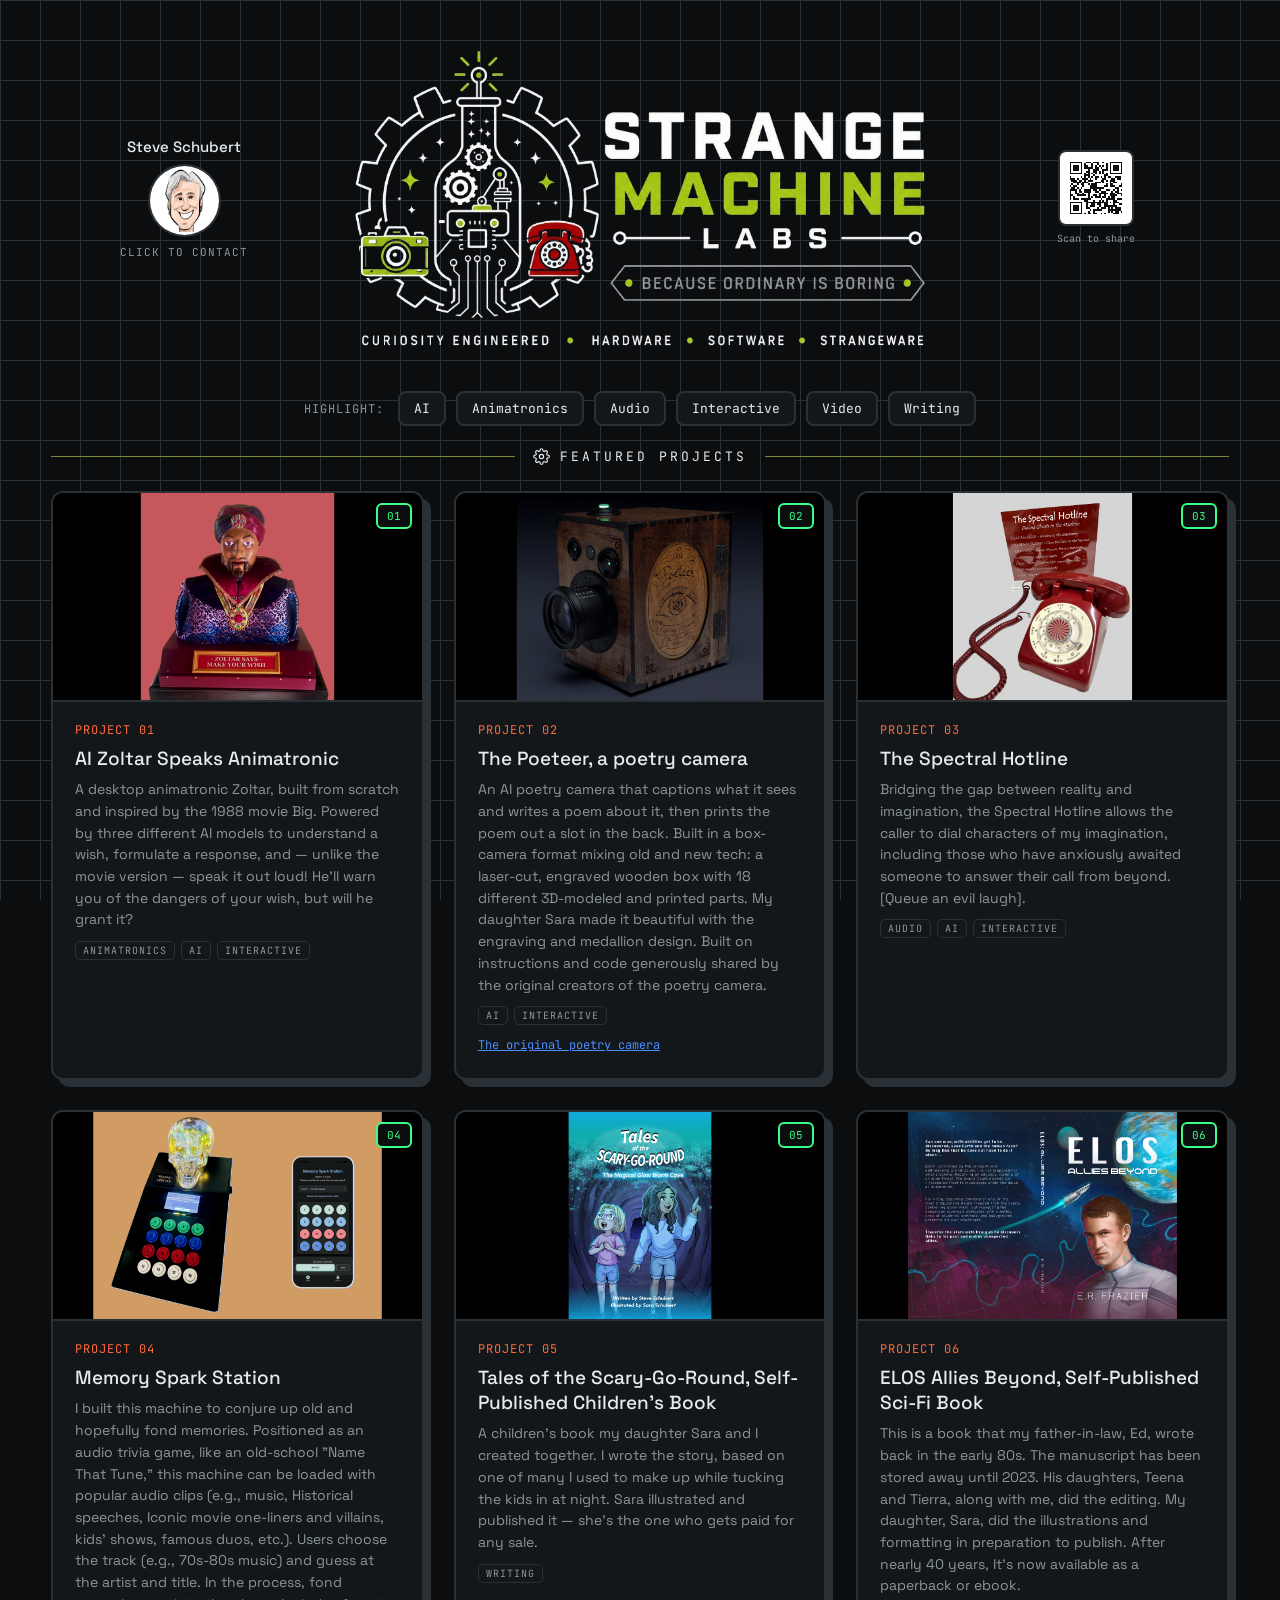
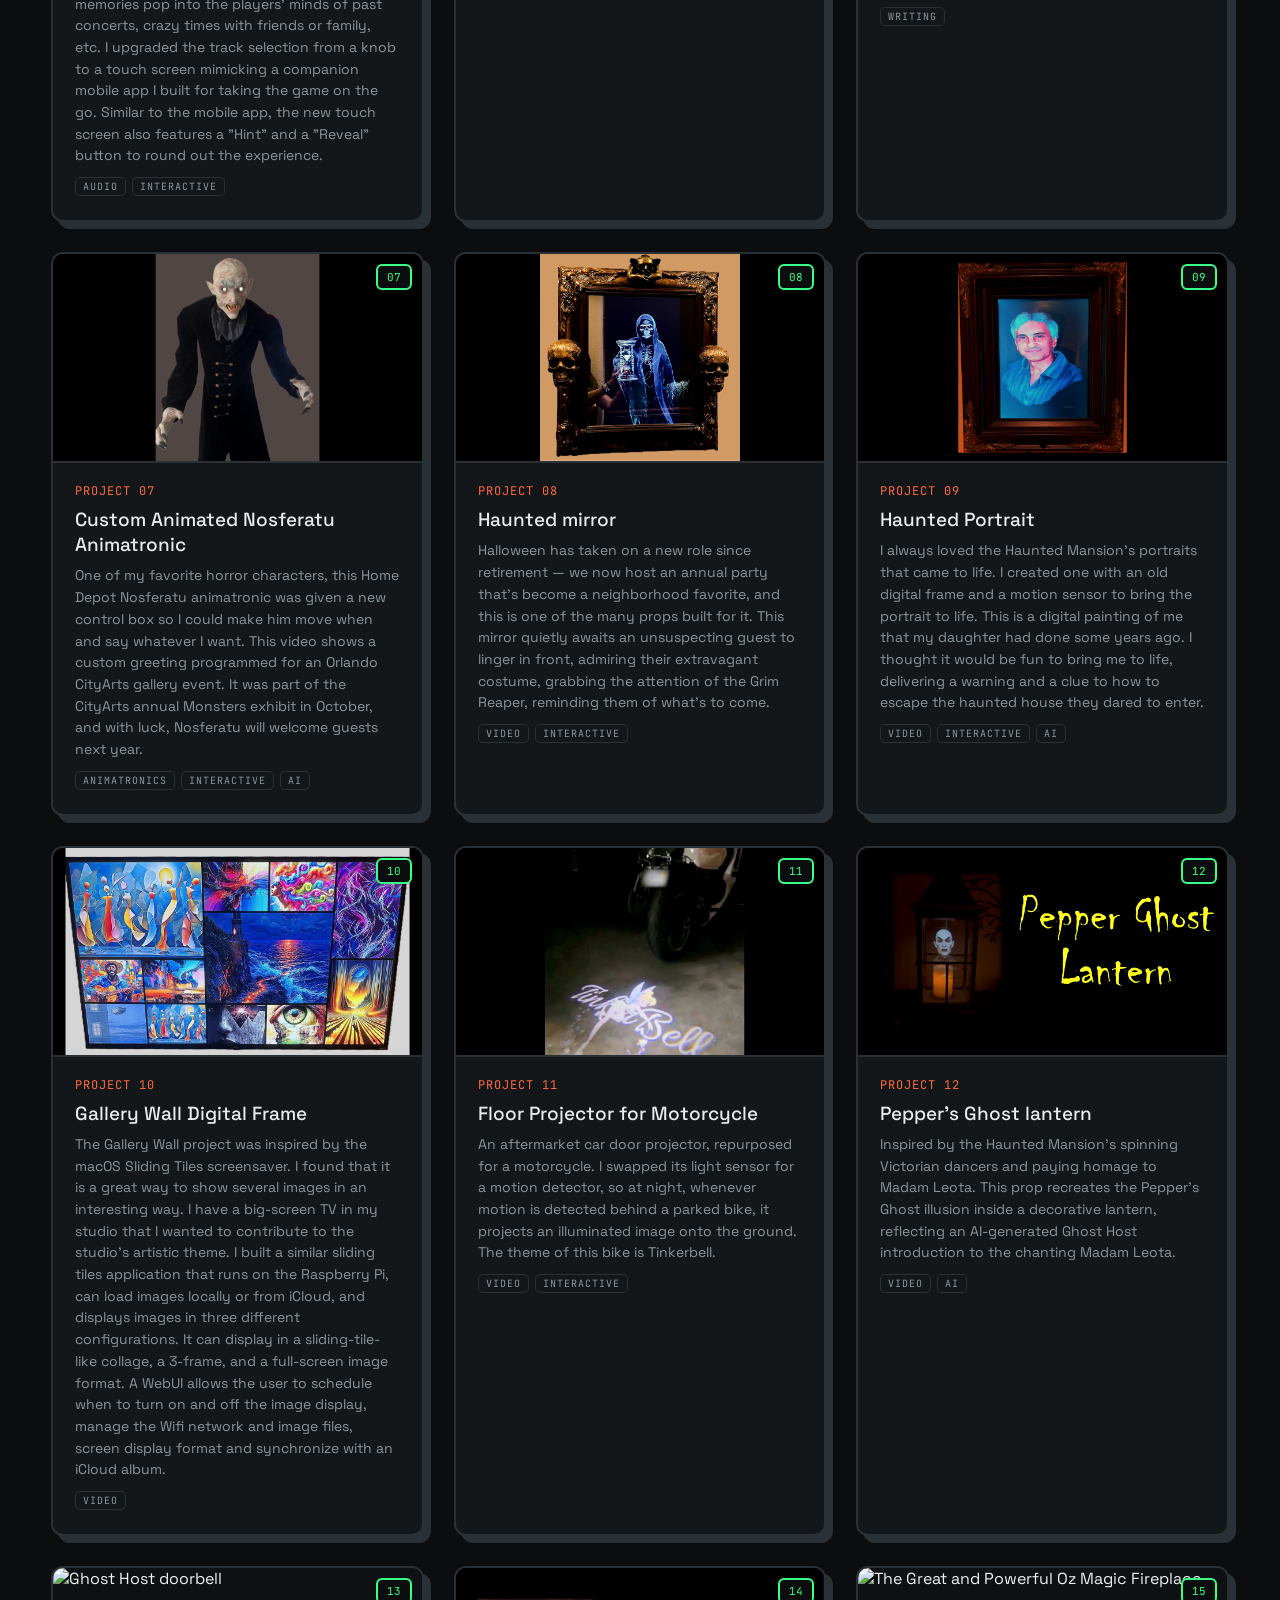
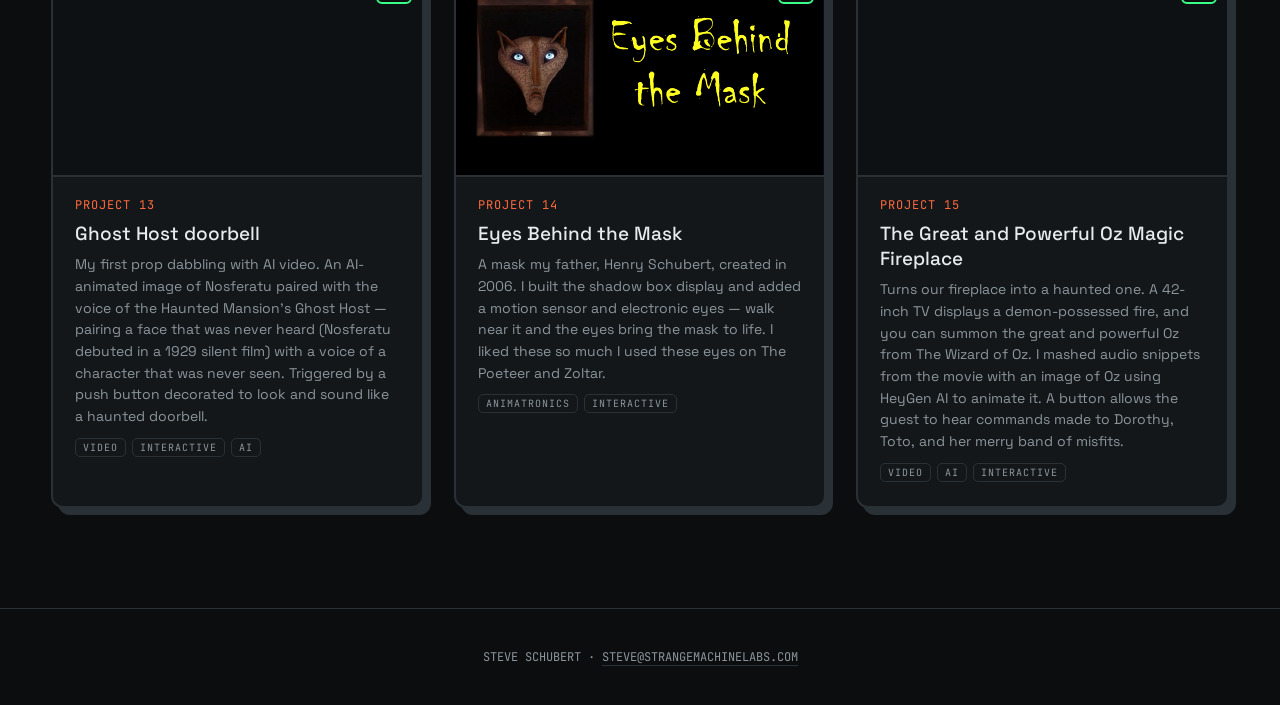
==== commit f187451e: "Add link-preview card and fix footer email Footer showed shschubert@gmail.com while the contact card" ====
--- a/index.html
+++ b/index.html
@@ -5,6 +5,33 @@
 <meta name="viewport" content="width=device-width, initial-scale=1.0">
 <title>Strange Machine Labs</title>
 <meta name="description" content="Strange Machine Labs — bringing a little magic through technology, one bad idea at a time.">
+
+<!-- Link preview card. iMessage, WhatsApp, Slack et al. fetch these when
+     someone pastes strangemachinelabs.com into a message, and render the
+     logo as one big tappable tile instead of a bare blue URL. og:image
+     must be an absolute URL -- relative paths are silently dropped by
+     most unfurlers -- and Apple caps the image around 1MB. -->
+<link rel="canonical" href="https://strangemachinelabs.com/">
+<meta property="og:type" content="website">
+<meta property="og:site_name" content="Strange Machine Labs">
+<meta property="og:url" content="https://strangemachinelabs.com/">
+<meta property="og:title" content="Strange Machine Labs">
+<meta property="og:description" content="Because ordinary is boring. Hardware, software, strangeware — curiosity engineered.">
+<meta property="og:image" content="https://strangemachinelabs.com/images/og-preview.png">
+<meta property="og:image:type" content="image/png">
+<meta property="og:image:width" content="1200">
+<meta property="og:image:height" content="630">
+<meta property="og:image:alt" content="Strange Machine Labs — because ordinary is boring">
+<meta name="twitter:card" content="summary_large_image">
+<meta name="twitter:title" content="Strange Machine Labs">
+<meta name="twitter:description" content="Because ordinary is boring. Hardware, software, strangeware — curiosity engineered.">
+<meta name="twitter:image" content="https://strangemachinelabs.com/images/og-preview.png">
+<meta name="theme-color" content="#0b0d0f">
+
+<link rel="icon" href="images/favicon-32.png" sizes="32x32" type="image/png">
+<link rel="icon" href="images/icon-192.png" sizes="192x192" type="image/png">
+<link rel="apple-touch-icon" href="images/apple-touch-icon.png">
+
 <link href="https://fonts.googleapis.com/css2?family=Space+Grotesk:wght@400;500;700&family=JetBrains+Mono:wght@400;500&display=swap" rel="stylesheet">
 <style>
   :root{
@@ -364,6 +391,12 @@
     font-size:12px;
     border-top:1px solid var(--line);
   }
+  footer a{
+    color:inherit;
+    text-decoration:none;
+    border-bottom:1px solid var(--line);
+  }
+  footer a:hover{color:var(--accent);border-bottom-color:var(--accent);}
   .top-bar{
     max-width:var(--content-max);
     margin:0 auto;
@@ -473,115 +506,92 @@
   }
   .qr-share:hover .qr-label{color:var(--accent);}
   .card-modal-box{
-    max-width:660px;
-  }
-  .biz-card{
-    width:620px;
-    max-width:100%;
-    aspect-ratio:1.75/1;
+    max-width:430px;
+  }
+  /* --- "Click to contact" panel ---------------------------------------
+     Deliberately NOT the printed business card.
+
+     The caricature, logo and QR code all already appear on the landing
+     page directly behind this dialog, so repeating them here bought
+     nothing -- while costing the one thing that kept breaking: three
+     images whose size and position come from card-layout.json's
+     --dx/--dy/--scale, values hand-tuned against a 3.5in printed card,
+     being asked to also hold together in a phone-width dialog. On a
+     narrow screen they had nowhere to go and overhung the panel.
+
+     So this panel is plain text and inline icons. No images, no
+     transform:scale, no container queries, nothing wired to the card's
+     saved layout -- there is simply nothing left that can fall out of
+     proportion. The full card design still lives in
+     admin/card-layout.html for print/PNG/JPG; the two are independent by
+     design now, which also retires the old "index.html must duplicate
+     business-card.css" sync hazard.
+
+     The px breakpoint below is safe in a way the card's was not: nothing
+     here is positioned proportionally, so there is no cqw-vs-px conflict
+     to create -- it is just ordinary responsive type sizing. */
+  .contact-card{
+    /* Same visual idiom as the rest of the site: --panel fill, 2px --line
+       border, and the offset hard shadow used on .card / .modal-video-wrap.
+       This used to be a white card with dark text, which was inherited from
+       the *printed* card's palette -- correct on paper, but a bright slab
+       against a dark page. The printed card keeps that white palette over
+       in admin/business-card.css; this dialog is site chrome and should
+       read as site chrome. */
     background:var(--panel);
+    color:var(--text);
     border:2px solid var(--line);
-    border-radius:14px;
+    border-radius:12px;
     box-shadow:7px 7px 0 var(--accent2);
-    padding:3.548cqw 7.097cqw 3.548cqw 3.871cqw;
+    padding:30px 28px;
+    width:100%;
     box-sizing:border-box;
-    display:flex;
-    flex-direction:column;
-    justify-content:space-between;
-    gap:0.645cqw;
+  }
+  .contact-card-label{
+    display:inline-block;
+    font-family:'JetBrains Mono',monospace;
+    font-size:12px;
+    letter-spacing:2px;
+    text-transform:uppercase;
+    color:var(--accent);
+    border:2px solid var(--accent);
+    border-radius:6px;
+    padding:3px 10px;
+    margin-bottom:16px;
+  }
+  .contact-card-name{
+    font-family:'Space Grotesk',sans-serif;
+    font-size:28px;
+    font-weight:700;
+    line-height:1.15;
     color:var(--text);
-    container-type:inline-size;
-  }
-  .biz-card-top{
-    display:flex;
-    align-items:center;
-    gap:2.581cqw;
-    flex:0 0 auto;
-  }
-  .biz-card-name{
-    font-size:4.194cqw;
-    font-weight:700;
-    line-height:1.2;
-    flex-shrink:0;
-    margin-left:2.097cqw;
-    transform:translate(calc(var(--dx,0) * 1cqw), calc(var(--dy,0) * 1cqw)) scale(var(--scale,1));
-  }
-  .biz-card-photo{
-    width:17.742cqw;
-    height:17.742cqw;
-    border-radius:50%;
-    object-fit:cover;
-    border:2px solid var(--line);
-    background:var(--bg);
-    flex-shrink:0;
-    transform:translate(calc(var(--dx,0) * 1cqw), calc(var(--dy,0) * 1cqw)) scale(var(--scale,1));
-  }
-  .biz-card-contact{
-    display:flex;
-    flex-direction:column;
-    gap:1.129cqw;
-    margin-left:auto;
-    transform:translate(calc(var(--dx,0) * 1cqw), calc(var(--dy,0) * 1cqw)) scale(var(--scale,1));
-  }
-  .biz-card-row{
-    display:flex;
-    align-items:center;
-    gap:1.452cqw;
-    font-family:'JetBrains Mono',monospace;
-    font-size:3.065cqw;
+    margin:0 0 20px;
+  }
+  .contact-card-rows{display:flex;flex-direction:column;gap:14px;}
+  .contact-card-row{
+    display:flex;
+    align-items:center;
+    gap:13px;
+    font-family:'JetBrains Mono',monospace;
+    font-size:15px;
+    line-height:1.4;
     color:var(--text);
-    overflow:hidden;
     text-decoration:none;
-  }
-  .biz-card-row:hover{color:var(--accent);}
-  .biz-card-row span{
     overflow-wrap:anywhere;
-  }
-  .biz-card-row svg{
-    width:3.387cqw;
-    height:3.387cqw;
+    transition:color .18s ease;
+  }
+  .contact-card-row svg{
+    width:20px;
+    height:20px;
     flex-shrink:0;
     color:var(--accent);
   }
-  .biz-card-bottom{
-    display:flex;
-    align-items:flex-start;
-    gap:2.903cqw;
-    flex:0 0 auto;
-  }
-  .biz-card-logo{
-    height:30.968cqw;
-    width:auto;
-    display:block;
-    transform:translate(calc(var(--dx,0) * 1cqw), calc(var(--dy,0) * 1cqw)) scale(var(--scale,1));
-  }
-  .biz-card-qr{
-    width:17.097cqw;
-    height:17.097cqw;
-    background:#fff;
-    border-radius:8px;
-    padding:0.806cqw;
-    box-sizing:border-box;
-    flex-shrink:0;
-    margin-top:9.355cqw;
-    margin-left:auto;
-    transform:translate(calc(var(--dx,0) * 1cqw), calc(var(--dy,0) * 1cqw)) scale(var(--scale,1));
-  }
-  .biz-card-qr svg{width:100%;height:100%;display:block;}
-  @media screen and (max-width:480px){
-    .biz-card{
-      padding:14px 26px 14px 14px;
-      gap:5px;
-    }
-    .biz-card-top{gap:9px;}
-    .biz-card-photo{width:64px;height:64px;}
-    .biz-card-name{font-size:15px;line-height:1.15;margin-left:8px;}
-    .biz-card-contact{gap:4px;}
-    .biz-card-row{font-size:11px;gap:5px;}
-    .biz-card-row svg{width:12px;height:12px;}
-    .biz-card-bottom{gap:10px;}
-    .biz-card-logo{height:110px;}
-    .biz-card-qr{width:62px;height:62px;padding:3px;margin-top:35px;margin-left:auto;}
+  .contact-card-row:hover{color:var(--accent);}
+  @media (max-width:480px){
+    .contact-card{padding:24px 20px;}
+    .contact-card-name{font-size:23px;margin:0 0 16px;}
+    .contact-card-row{font-size:14px;gap:11px;}
+    .contact-card-row svg{width:18px;height:18px;}
   }
 </style>
 </head>
@@ -605,7 +615,7 @@
     <p class="empty">Loading projects…</p>
   </div>
 </main>
-<footer>STEVE SCHUBERT · SHSCHUBERT@GMAIL.COM</footer>
+<footer id="site-footer">STEVE SCHUBERT · <a href="mailto:steve@strangemachinelabs.com">STEVE@STRANGEMACHINELABS.COM</a></footer>
 
 <div class="modal-backdrop" id="modal-backdrop">
   <div class="modal-box">
@@ -624,16 +634,10 @@
 <div class="modal-backdrop" id="card-modal-backdrop">
   <div class="modal-box card-modal-box">
     <button class="modal-close" id="card-modal-close" aria-label="Close">&times;</button>
-    <div class="biz-card">
-      <div class="biz-card-top">
-        <div class="biz-card-name" id="card-name"></div>
-        <img class="biz-card-photo" id="card-photo" src="" alt="">
-        <div class="biz-card-contact" id="card-contact"></div>
-      </div>
-      <div class="biz-card-bottom">
-        <img class="biz-card-logo" id="card-logo" src="images/logo-strange-machine-card.png" alt="Strange Machine Labs">
-        <div class="biz-card-qr" id="card-qr"></div>
-      </div>
+    <div class="contact-card">
+      <span class="contact-card-label">Contact</span>
+      <div class="contact-card-name" id="card-name"></div>
+      <div class="contact-card-rows" id="card-contact"></div>
     </div>
   </div>
 </div>
@@ -651,31 +655,12 @@
     .then(renderProfile)
     .catch(() => {});
 
-  // Small {dx,dy} position nudges per element (% of card width), set via
-  // the drag tool at admin/card-layout.html. Applied as CSS custom
-  // properties the card's transform:translate() rules read -- see
-  // admin/business-card.css. Missing file / fetch failure just means no
-  // nudges (every element defaults to its normal position).
-  fetch('card-layout.json')
-    .then(res => res.ok ? res.json() : {})
-    .then(applyCardLayout)
-    .catch(() => {});
-
-  function applyCardLayout(layout){
-    layout = layout || {};
-    var ids = { photo: 'card-photo', name: 'card-name', logo: 'card-logo', qr: 'card-qr', contact: 'card-contact' };
-    Object.keys(ids).forEach(function (key) {
-      var el = document.getElementById(ids[key]);
-      if (!el) return;
-      var o = layout[key];
-      var dx = (o && typeof o.dx === 'number') ? o.dx : 0;
-      var dy = (o && typeof o.dy === 'number') ? o.dy : 0;
-      var scale = (o && typeof o.scale === 'number') ? o.scale : 1;
-      el.style.setProperty('--dx', dx);
-      el.style.setProperty('--dy', dy);
-      el.style.setProperty('--scale', scale);
-    });
-  }
+  // No card-layout.json fetch here any more. Those {dx,dy,scale} nudges
+  // position the caricature/logo/QR on the printed card, and this dialog
+  // no longer shows any of them -- so the site has nothing to apply them
+  // to. That also removes a render race this file used to have (the card
+  // painting unscaled for a beat before the fetch landed). The layout
+  // tool at admin/card-layout.html still owns those values for print.
 
   const mailIcon = `<svg viewBox="0 0 24 24" fill="none" stroke="currentColor" stroke-width="1.6" stroke-linecap="round" stroke-linejoin="round"><rect x="3" y="5" width="18" height="14" rx="3"/><path d="M4 7l8 6 8-6"/></svg>`;
   const phoneIcon = `<svg viewBox="0 0 24 24" fill="none" stroke="currentColor" stroke-width="1.6" stroke-linecap="round" stroke-linejoin="round"><path d="M22 16.92v3a2 2 0 0 1-2.18 2 19.79 19.79 0 0 1-8.63-3.07 19.5 19.5 0 0 1-6-6 19.79 19.79 0 0 1-3.07-8.67A2 2 0 0 1 4.11 2h3a2 2 0 0 1 2 1.72c.127.96.361 1.903.7 2.81a2 2 0 0 1-.45 2.11L8.09 9.91a16 16 0 0 0 6 6l1.27-1.27a2 2 0 0 1 2.11-.45c.907.339 1.85.573 2.81.7A2 2 0 0 1 22 16.92z"/></svg>`;
@@ -696,29 +681,28 @@
     col.addEventListener('click', openCardModal);
 
     renderCard(profile);
+    renderFooter(profile);
+  }
+
+  // Footer carries the same name/email as the contact card. Driving it from
+  // profile.json means the two can't drift apart the next time either one
+  // changes; the markup in the HTML is the fallback if the fetch fails.
+  function renderFooter(profile){
+    if (!profile.name || !profile.email) return;
+    document.getElementById('site-footer').innerHTML =
+      `${profile.name.toUpperCase()} · <a href="mailto:${profile.email}">${profile.email.toUpperCase()}</a>`;
   }
 
   function renderCard(profile){
-    const cardPhoto = document.getElementById('card-photo');
-    cardPhoto.src = profile.photoUrl || '';
-    cardPhoto.alt = profile.name || '';
-
-    const name = profile.name || '';
-    const firstSpace = name.indexOf(' ');
-    document.getElementById('card-name').innerHTML = firstSpace === -1
-      ? name
-      : name.slice(0, firstSpace) + '<br>' + name.slice(firstSpace + 1);
+    // Full name on one line -- the first/last <br> split exists to fit the
+    // fixed-width printed card and would only cause an odd break here.
+    document.getElementById('card-name').textContent = profile.name || '';
 
     const rows = [];
-    if (profile.email) rows.push(`<a class="biz-card-row" href="mailto:${profile.email}">${mailIcon}<span>${profile.email}</span></a>`);
-    if (profile.phone) rows.push(`<a class="biz-card-row" href="tel:${profile.phone.replace(/[^+\d]/g, '')}">${phoneIcon}<span>${profile.phone}</span></a>`);
-    rows.push(`<a class="biz-card-row" href="https://strangemachinelabs.com" target="_blank" rel="noopener">${globeIcon}<span>strangemachinelabs.com</span></a>`);
-
+    if (profile.email) rows.push(`<a class="contact-card-row" href="mailto:${profile.email}">${mailIcon}<span>${profile.email}</span></a>`);
+    if (profile.phone) rows.push(`<a class="contact-card-row" href="tel:${profile.phone.replace(/[^+\d]/g, '')}">${phoneIcon}<span>${profile.phone}</span></a>`);
+    rows.push(`<a class="contact-card-row" href="https://strangemachinelabs.com" target="_blank" rel="noopener">${globeIcon}<span>strangemachinelabs.com</span></a>`);
     document.getElementById('card-contact').innerHTML = rows.join('');
-
-    const topQr = document.querySelector('.qr-code svg');
-    const cardQr = document.getElementById('card-qr');
-    if (topQr && cardQr && !cardQr.innerHTML) cardQr.innerHTML = topQr.outerHTML;
   }
 
   fetch('projects.json')
